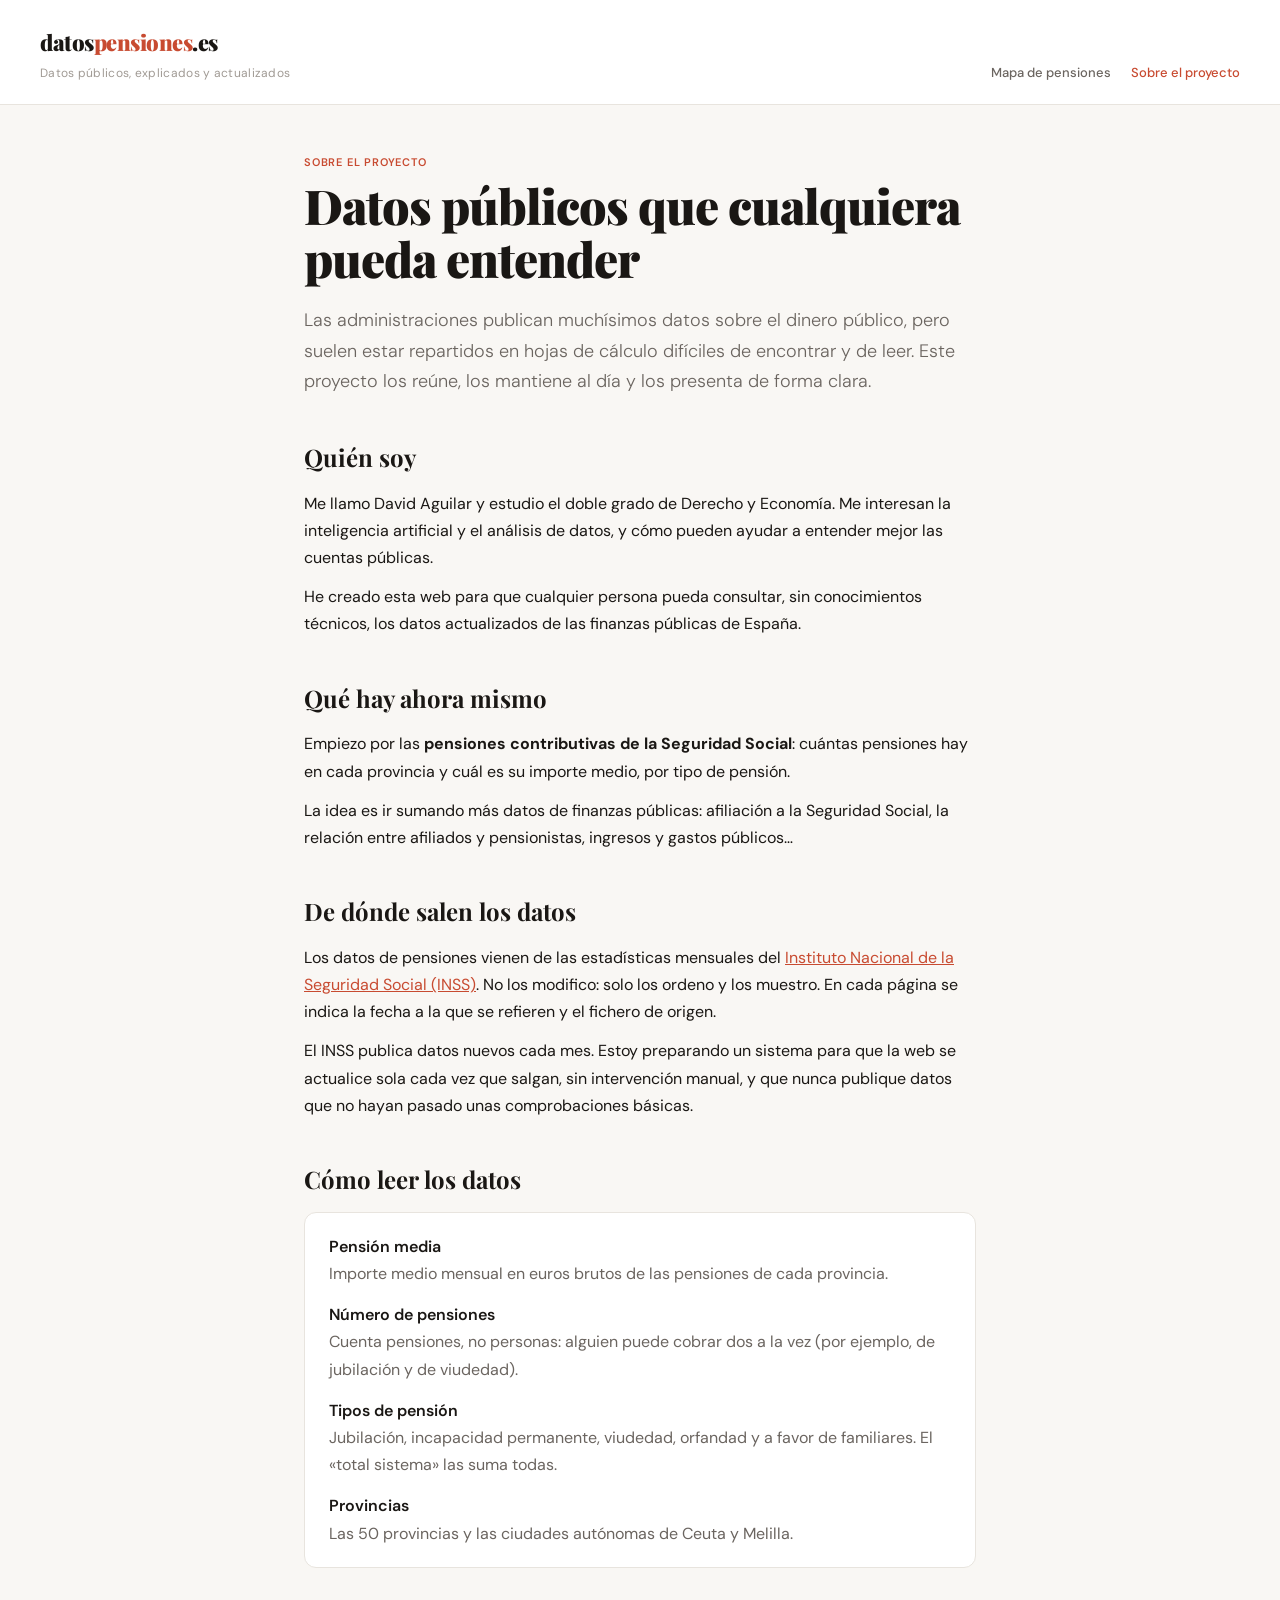
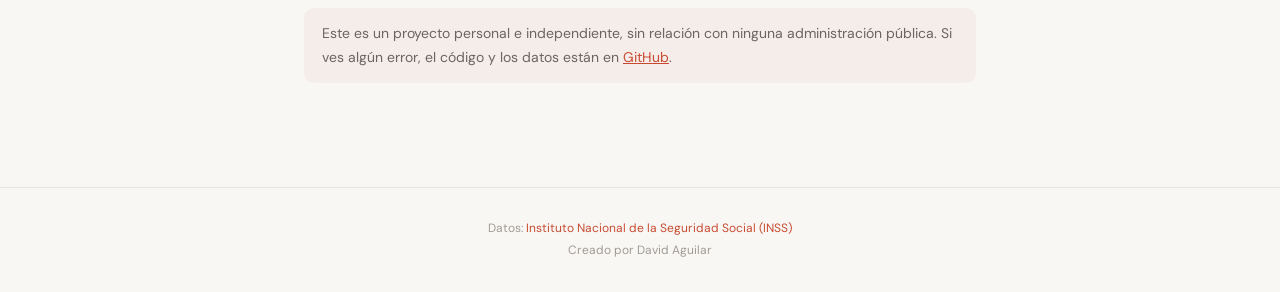
==== sobre.html @ 07f718f0 "Página "Sobre el proyecto" - Nueva sobre.html: quién hace la web, qué datos hay, de dónde salen   (I" ====
<!DOCTYPE html>
<html lang="es">
<head>
<meta charset="UTF-8">
<meta name="viewport" content="width=device-width, initial-scale=1.0">
<title>Sobre el proyecto — datospensiones</title>
<meta name="description" content="Quién hace datospensiones, de dónde salen los datos y cómo leerlos.">
<link rel="preconnect" href="https://fonts.googleapis.com">
<link href="https://fonts.googleapis.com/css2?family=Playfair+Display:wght@700;900&family=DM+Sans:wght@300;400;500;600&display=swap" rel="stylesheet">
<style>
  :root {
    --bg: #f9f7f4;
    --surface: #ffffff;
    --border: #e8e4de;
    --text-primary: #1a1714;
    --text-secondary: #6b6560;
    --text-muted: #a09a94;
    --accent: #c84b31;
    --accent-light: #f5ede9;
  }

  *, *::before, *::after { box-sizing: border-box; margin: 0; padding: 0; }

  body {
    font-family: 'DM Sans', sans-serif;
    background: var(--bg);
    color: var(--text-primary);
    font-size: 16px;
    line-height: 1.7;
    min-height: 100vh;
  }

  header {
    background: var(--surface);
    border-bottom: 1px solid var(--border);
    padding: 24px 40px 20px;
    display: flex;
    align-items: flex-end;
    justify-content: space-between;
    gap: 16px;
  }
  .logo-area a { text-decoration: none; color: inherit; }
  .logo-area h1 {
    font-family: 'Playfair Display', serif;
    font-size: 22px;
    font-weight: 900;
    letter-spacing: -0.5px;
  }
  .logo-area h1 span { color: var(--accent); }
  .logo-area p { font-size: 12px; color: var(--text-muted); margin-top: 2px; letter-spacing: 0.3px; }

  nav { display: flex; gap: 20px; font-size: 13px; font-weight: 500; }
  nav a { color: var(--text-secondary); text-decoration: none; }
  nav a:hover { color: var(--accent); }
  nav a[aria-current="page"] { color: var(--accent); }

  main { max-width: 720px; margin: 0 auto; padding: 48px 24px 64px; }

  .kicker {
    font-size: 11px;
    text-transform: uppercase;
    letter-spacing: 0.8px;
    color: var(--accent);
    font-weight: 600;
    margin-bottom: 8px;
  }
  .page-title {
    font-family: 'Playfair Display', serif;
    font-size: clamp(32px, 5vw, 48px);
    font-weight: 900;
    line-height: 1.1;
    letter-spacing: -1px;
    margin-bottom: 20px;
  }
  .lead { font-size: 18px; color: var(--text-secondary); font-weight: 300; margin-bottom: 40px; }

  section { margin-bottom: 40px; }
  h2 {
    font-family: 'Playfair Display', serif;
    font-size: 24px;
    font-weight: 700;
    margin-bottom: 12px;
  }
  p + p { margin-top: 12px; }
  a { color: var(--accent); }

  .card {
    background: var(--surface);
    border: 1px solid var(--border);
    border-radius: 12px;
    padding: 20px 24px;
  }

  dl { display: grid; gap: 14px; }
  dt { font-weight: 600; }
  dd { color: var(--text-secondary); }

  ul { padding-left: 20px; }
  li + li { margin-top: 6px; }

  .note {
    background: var(--accent-light);
    border-radius: 10px;
    padding: 14px 18px;
    font-size: 14px;
    color: var(--text-secondary);
  }

  footer {
    text-align: center;
    padding: 30px;
    font-size: 12px;
    color: var(--text-muted);
    border-top: 1px solid var(--border);
    line-height: 1.8;
  }
  footer a { text-decoration: none; }

  @media (max-width: 640px) {
    header { padding: 20px 16px 16px; flex-direction: column; align-items: flex-start; }
    main { padding: 32px 16px 48px; }
    .lead { font-size: 16px; }
  }
</style>
</head>
<body>

<header>
  <div class="logo-area">
    <a href="./"><h1>datos<span>pensiones</span>.es</h1></a>
    <p>Datos públicos, explicados y actualizados</p>
  </div>
  <nav>
    <a href="./">Mapa de pensiones</a>
    <a href="sobre.html" aria-current="page">Sobre el proyecto</a>
  </nav>
</header>

<main>
  <div class="kicker">Sobre el proyecto</div>
  <h1 class="page-title">Datos públicos que cualquiera pueda entender</h1>
  <p class="lead">
    Las administraciones publican muchísimos datos sobre el dinero público, pero suelen estar
    repartidos en hojas de cálculo difíciles de encontrar y de leer. Este proyecto los reúne,
    los mantiene al día y los presenta de forma clara.
  </p>

  <section>
    <h2>Quién soy</h2>
    <p>
      Me llamo David Aguilar y estudio el doble grado de Derecho y Economía. Me interesan la
      inteligencia artificial y el análisis de datos, y cómo pueden ayudar a entender mejor
      las cuentas públicas.
    </p>
    <p>
      He creado esta web para que cualquier persona pueda consultar, sin conocimientos técnicos,
      los datos actualizados de las finanzas públicas de España.
    </p>
  </section>

  <section>
    <h2>Qué hay ahora mismo</h2>
    <p>
      Empiezo por las <strong>pensiones contributivas de la Seguridad Social</strong>: cuántas
      pensiones hay en cada provincia y cuál es su importe medio, por tipo de pensión.
    </p>
    <p>
      La idea es ir sumando más datos de finanzas públicas: afiliación a la Seguridad Social,
      la relación entre afiliados y pensionistas, ingresos y gastos públicos…
    </p>
  </section>

  <section>
    <h2>De dónde salen los datos</h2>
    <p>
      Los datos de pensiones vienen de las estadísticas mensuales del
      <a href="https://www.seg-social.es" target="_blank" rel="noopener">Instituto Nacional de la Seguridad Social (INSS)</a>.
      No los modifico: solo los ordeno y los muestro. En cada página se indica
      la fecha a la que se refieren y el fichero de origen.
    </p>
    <p>
      El INSS publica datos nuevos cada mes. Estoy preparando un sistema para que la web se
      actualice sola cada vez que salgan, sin intervención manual, y que nunca publique
      datos que no hayan pasado unas comprobaciones básicas.
    </p>
  </section>

  <section>
    <h2>Cómo leer los datos</h2>
    <div class="card">
      <dl>
        <div>
          <dt>Pensión media</dt>
          <dd>Importe medio mensual en euros brutos de las pensiones de cada provincia.</dd>
        </div>
        <div>
          <dt>Número de pensiones</dt>
          <dd>
            Cuenta pensiones, no personas: alguien puede cobrar dos a la vez
            (por ejemplo, de jubilación y de viudedad).
          </dd>
        </div>
        <div>
          <dt>Tipos de pensión</dt>
          <dd>
            Jubilación, incapacidad permanente, viudedad, orfandad y a favor de familiares.
            El «total sistema» las suma todas.
          </dd>
        </div>
        <div>
          <dt>Provincias</dt>
          <dd>Las 50 provincias y las ciudades autónomas de Ceuta y Melilla.</dd>
        </div>
      </dl>
    </div>
  </section>

  <section>
    <p class="note">
      Este es un proyecto personal e independiente, sin relación con ninguna administración
      pública. Si ves algún error, el código y los datos están en
      <a href="https://github.com/DavidAguilar13/datospensiones.github.io" target="_blank" rel="noopener">GitHub</a>.
    </p>
  </section>
</main>

<footer>
  Datos: <a href="https://www.seg-social.es" target="_blank" rel="noopener">Instituto Nacional de la Seguridad Social (INSS)</a><br>
  Creado por David Aguilar
</footer>

</body>
</html>
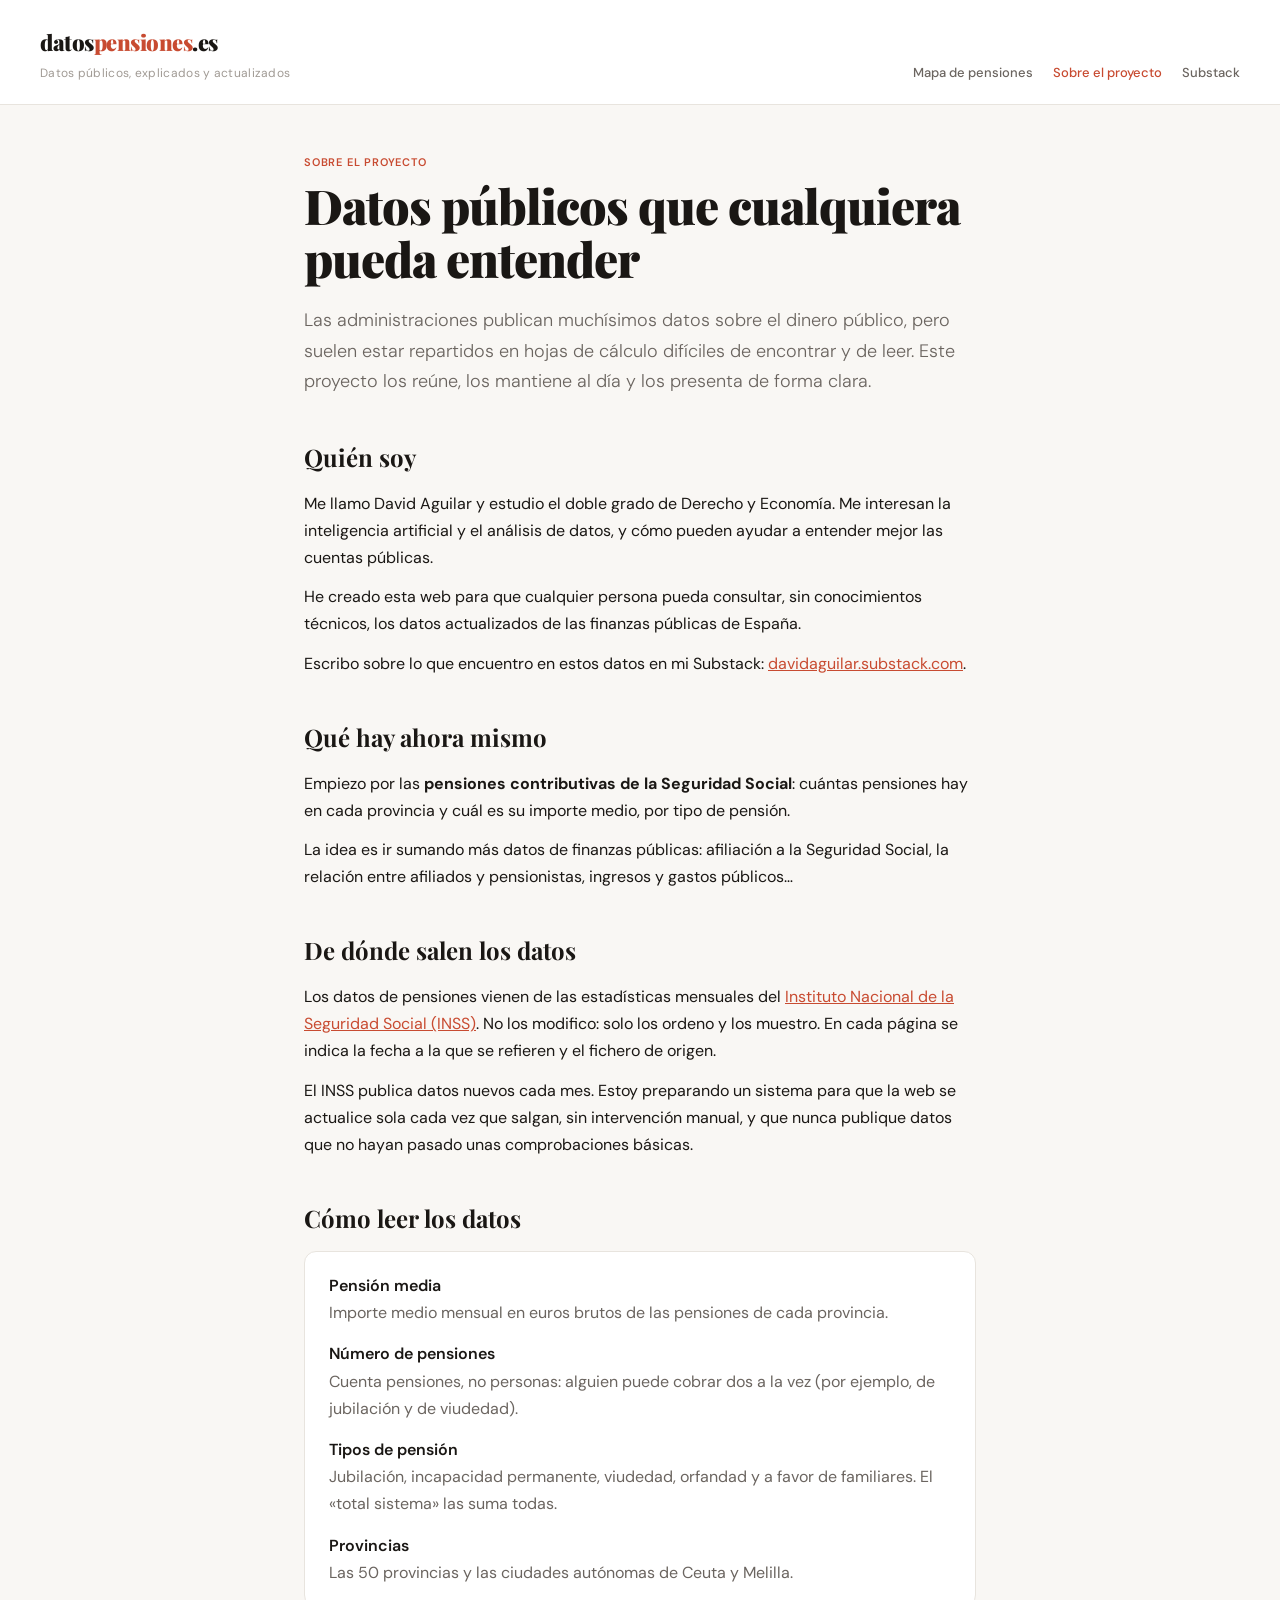
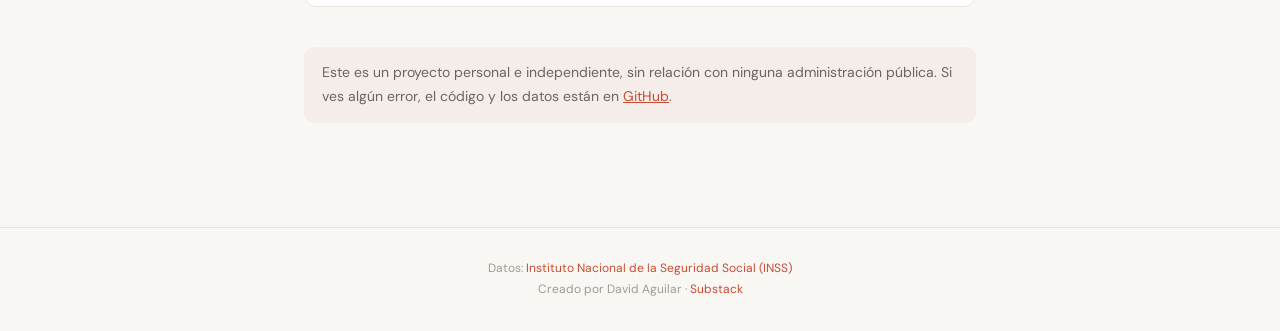
==== commit 2a289d71: "Enlace al Substack en Sobre el proyecto y en el pie" ====
--- a/sobre.html
+++ b/sobre.html
@@ -133,6 +133,7 @@
   <nav>
     <a href="./">Mapa de pensiones</a>
     <a href="sobre.html" aria-current="page">Sobre el proyecto</a>
+    <a href="https://davidaguilar.substack.com/" target="_blank" rel="noopener">Substack</a>
   </nav>
 </header>
 
@@ -156,6 +157,10 @@
       He creado esta web para que cualquier persona pueda consultar, sin conocimientos técnicos,
       los datos actualizados de las finanzas públicas de España.
     </p>
+    <p>
+      Escribo sobre lo que encuentro en estos datos en mi Substack:
+      <a href="https://davidaguilar.substack.com/" target="_blank" rel="noopener">davidaguilar.substack.com</a>.
+    </p>
   </section>
 
   <section>
@@ -226,7 +231,7 @@
 
 <footer>
   Datos: <a href="https://www.seg-social.es" target="_blank" rel="noopener">Instituto Nacional de la Seguridad Social (INSS)</a><br>
-  Creado por David Aguilar
+  Creado por David Aguilar · <a href="https://davidaguilar.substack.com/" target="_blank" rel="noopener">Substack</a>
 </footer>
 
 </body>
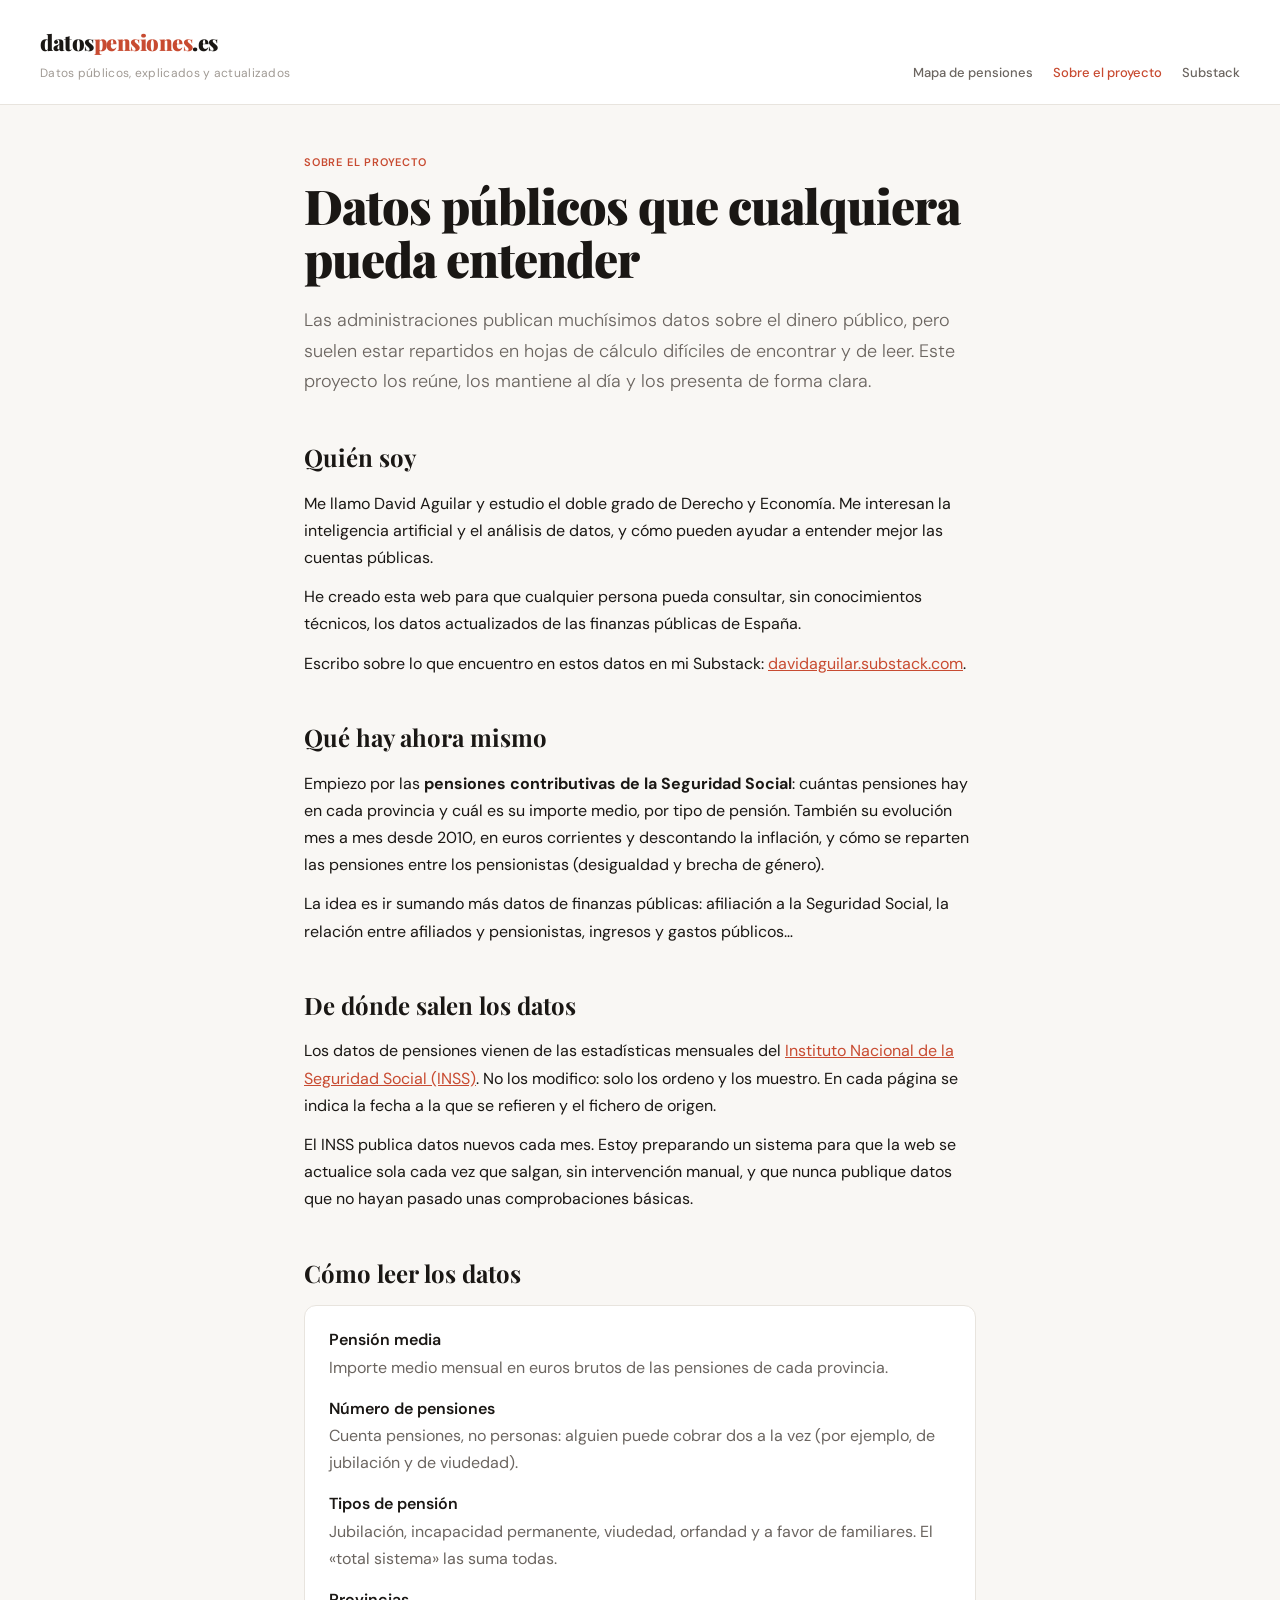
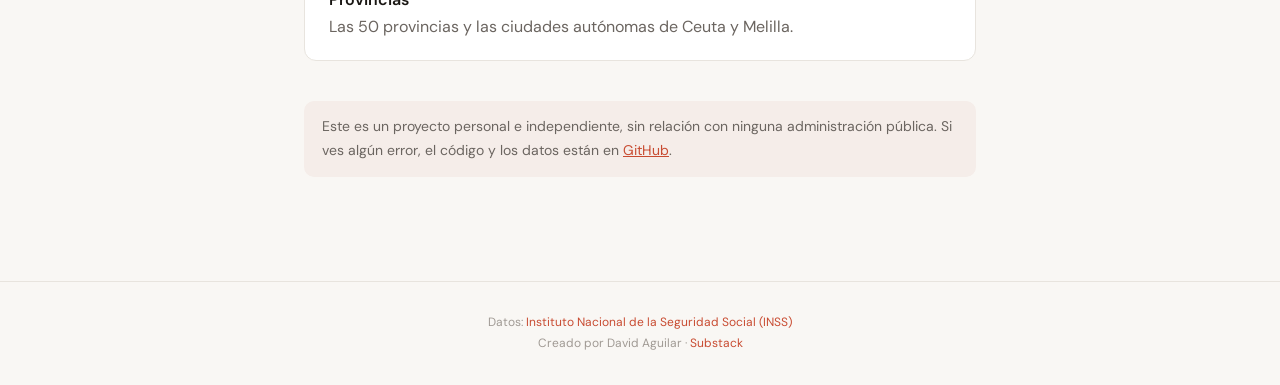
==== commit 43471f82: "Fase 3: histórico desde 2010, evolución real y desigualdad - scripts/inss.py: código común. Lee los " ====
--- a/sobre.html
+++ b/sobre.html
@@ -167,7 +167,9 @@
     <h2>Qué hay ahora mismo</h2>
     <p>
       Empiezo por las <strong>pensiones contributivas de la Seguridad Social</strong>: cuántas
-      pensiones hay en cada provincia y cuál es su importe medio, por tipo de pensión.
+      pensiones hay en cada provincia y cuál es su importe medio, por tipo de pensión. También su
+      evolución mes a mes desde 2010, en euros corrientes y descontando la inflación, y cómo se
+      reparten las pensiones entre los pensionistas (desigualdad y brecha de género).
     </p>
     <p>
       La idea es ir sumando más datos de finanzas públicas: afiliación a la Seguridad Social,
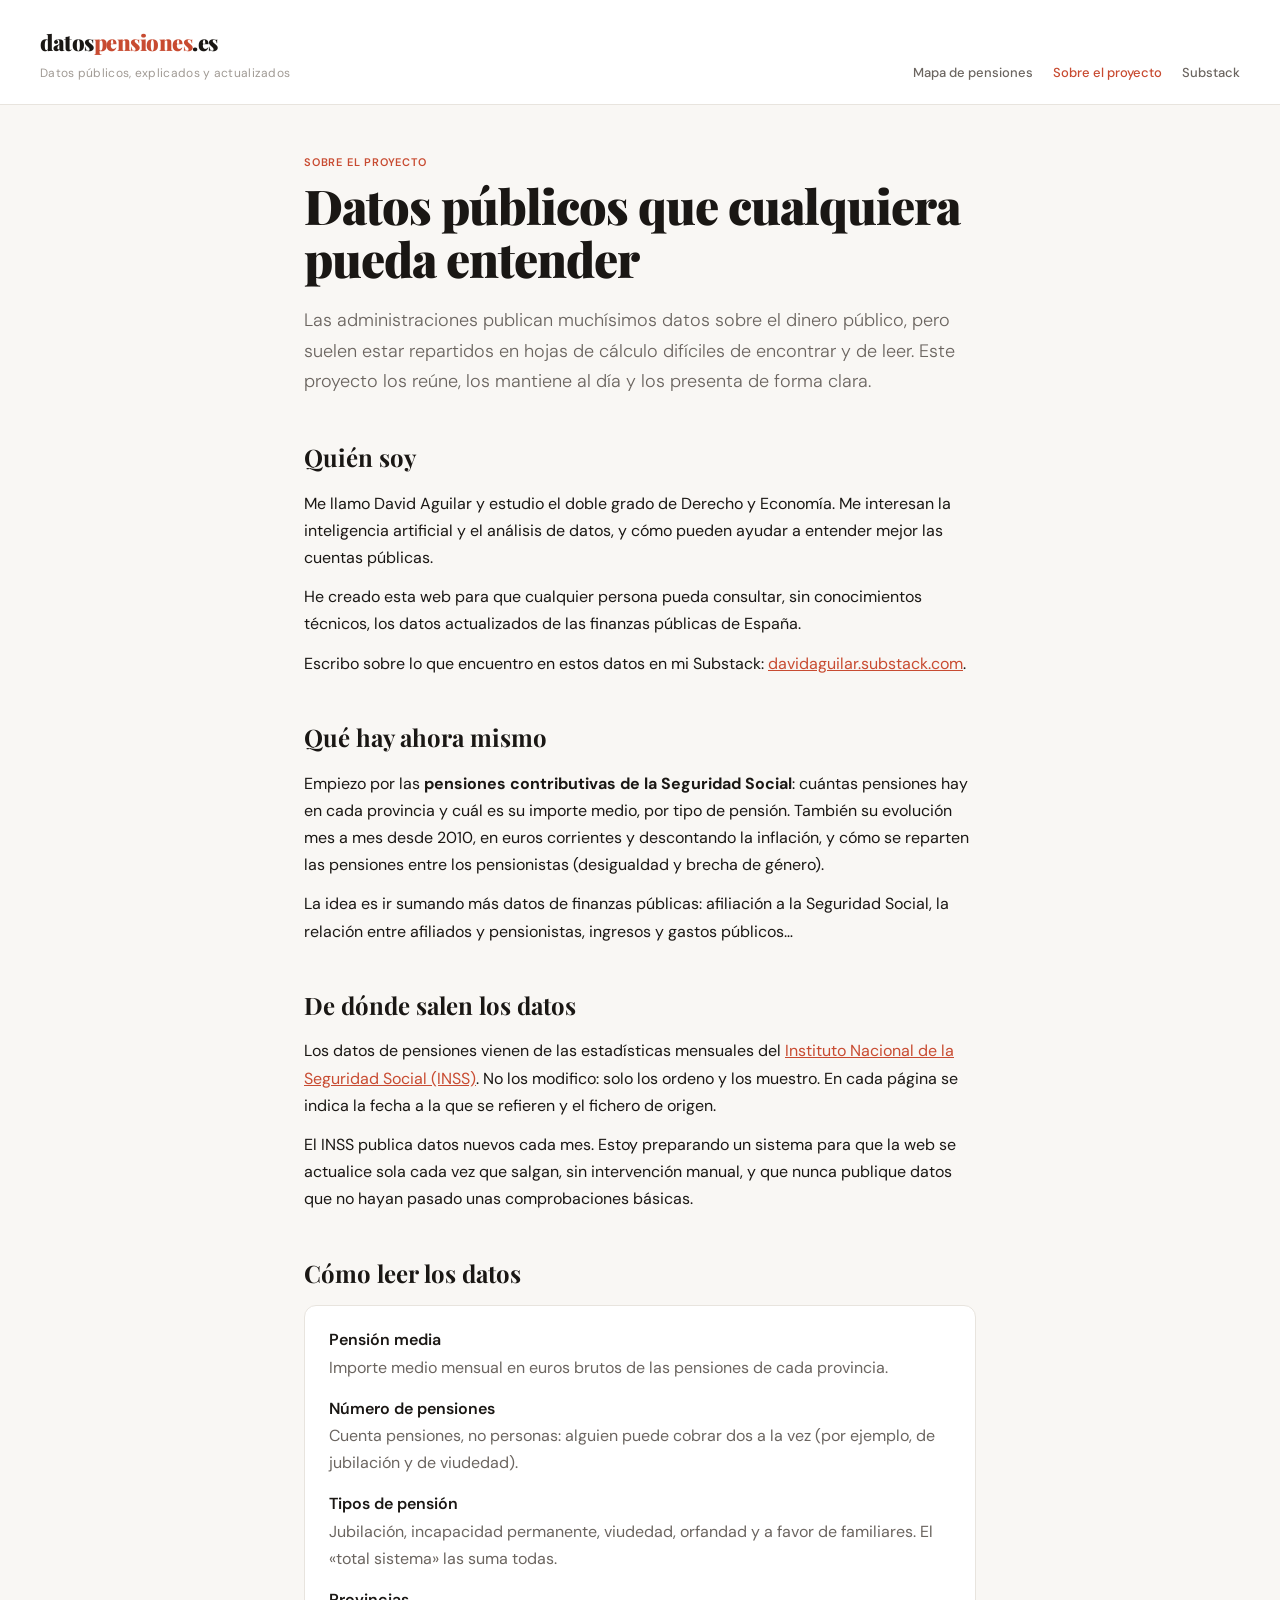
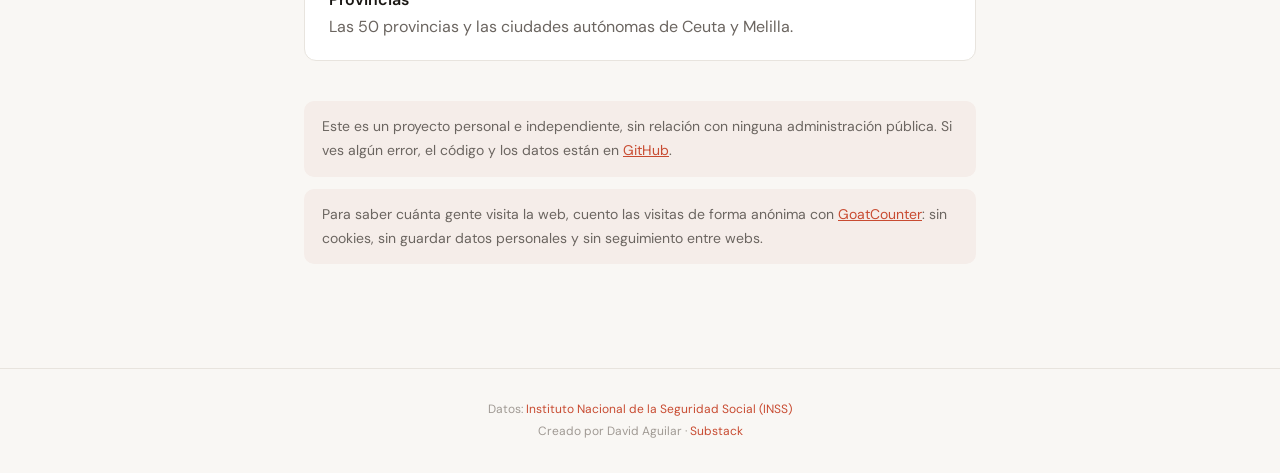
==== commit b7f260cb: "Estadísticas de visitas con GoatCounter (anónimas, sin cookies) Script de GoatCounter (davidaguilar)" ====
--- a/sobre.html
+++ b/sobre.html
@@ -228,6 +228,11 @@
       pública. Si ves algún error, el código y los datos están en
       <a href="https://github.com/DavidAguilar13/datospensiones.github.io" target="_blank" rel="noopener">GitHub</a>.
     </p>
+    <p class="note" style="margin-top:12px">
+      Para saber cuánta gente visita la web, cuento las visitas de forma anónima con
+      <a href="https://www.goatcounter.com" target="_blank" rel="noopener">GoatCounter</a>:
+      sin cookies, sin guardar datos personales y sin seguimiento entre webs.
+    </p>
   </section>
 </main>
 
@@ -236,5 +241,7 @@
   Creado por David Aguilar · <a href="https://davidaguilar.substack.com/" target="_blank" rel="noopener">Substack</a>
 </footer>
 
+<!-- Estadísticas de visitas anónimas, sin cookies: https://www.goatcounter.com -->
+<script data-goatcounter="https://davidaguilar.goatcounter.com/count" async src="https://gc.zgo.at/count.js"></script>
 </body>
 </html>
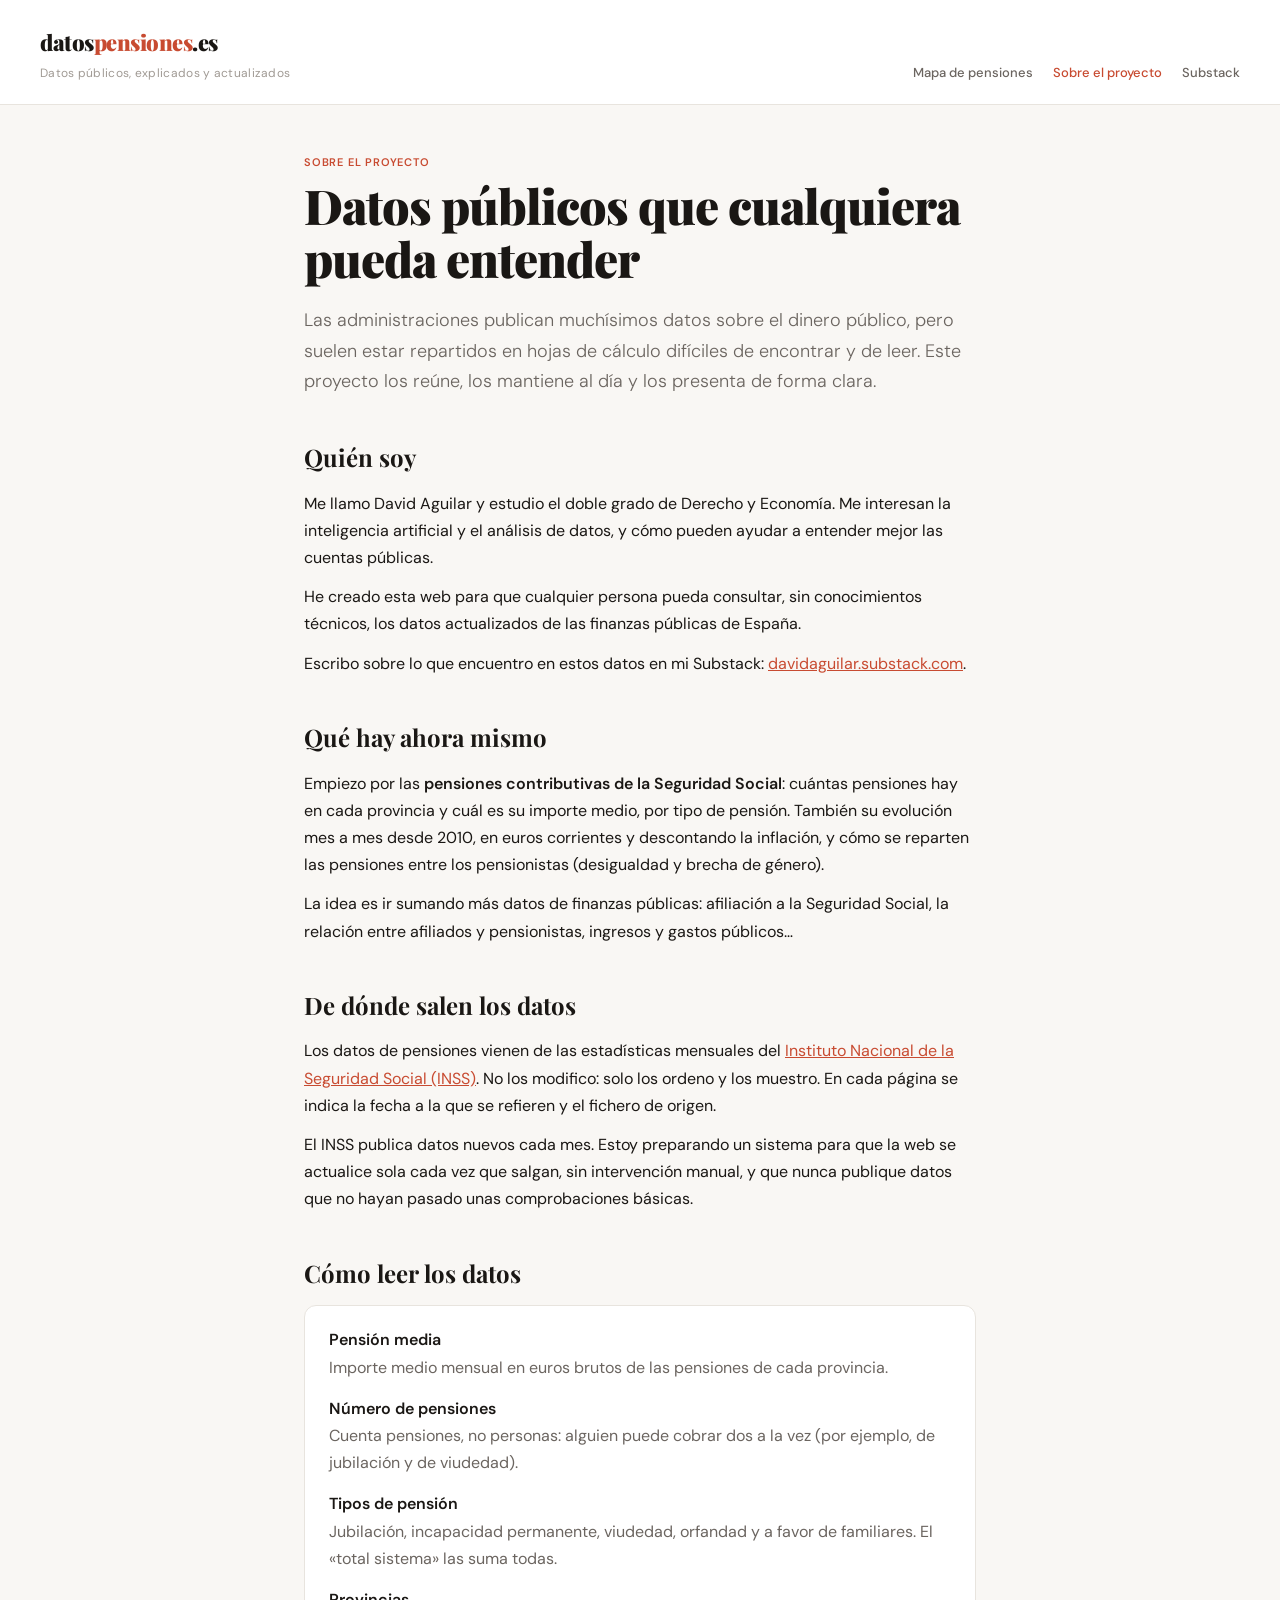
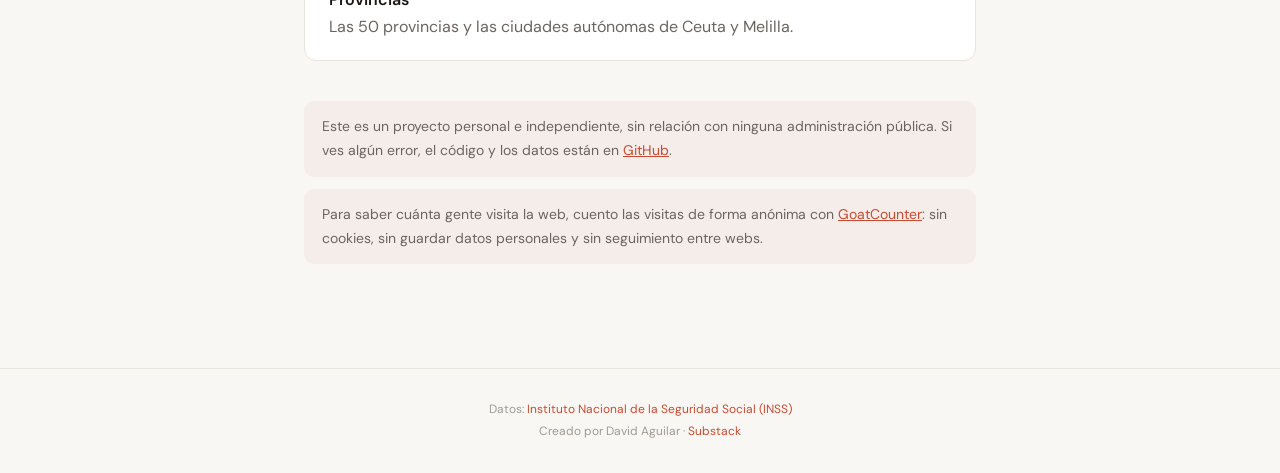
==== commit 22cd815e: "Seguridad y privacidad: sin dependencias externas, CSP, escape de HTML y Actions endurecido Fuentes," ====
--- a/sobre.html
+++ b/sobre.html
@@ -5,8 +5,9 @@
 <meta name="viewport" content="width=device-width, initial-scale=1.0">
 <title>Sobre el proyecto — datospensiones</title>
 <meta name="description" content="Quién hace datospensiones, de dónde salen los datos y cómo leerlos.">
-<link rel="preconnect" href="https://fonts.googleapis.com">
-<link href="https://fonts.googleapis.com/css2?family=Playfair+Display:wght@700;900&family=DM+Sans:wght@300;400;500;600&display=swap" rel="stylesheet">
+<meta http-equiv="Content-Security-Policy" content="default-src 'self'; script-src 'self' 'unsafe-inline'; style-src 'self' 'unsafe-inline'; img-src 'self' data: https://davidaguilar.goatcounter.com; connect-src 'self' https://davidaguilar.goatcounter.com; font-src 'self'; object-src 'none'; base-uri 'self'; form-action 'none'">
+<meta name="referrer" content="strict-origin-when-cross-origin">
+<link rel="stylesheet" href="assets/fonts/fonts.css">
 <style>
   :root {
     --bg: #f9f7f4;
@@ -242,6 +243,6 @@
 </footer>
 
 <!-- Estadísticas de visitas anónimas, sin cookies: https://www.goatcounter.com -->
-<script data-goatcounter="https://davidaguilar.goatcounter.com/count" async src="https://gc.zgo.at/count.js"></script>
+<script data-goatcounter="https://davidaguilar.goatcounter.com/count" async src="assets/vendor/goatcounter-count.js"></script>
 </body>
 </html>
--- a/assets/fonts/fonts.css
+++ b/assets/fonts/fonts.css
@@ -0,0 +1,50 @@
+/* Playfair Display y DM Sans (SIL Open Font License), alojadas aquí para no
+   enviar la IP de los visitantes a Google. Subconjunto latino. */
+@font-face {
+  font-family: 'DM Sans';
+  font-style: normal;
+  font-weight: 300;
+  font-display: swap;
+  src: url(dm-sans-300-latin.woff2) format('woff2');
+  unicode-range: U+0000-00FF, U+0131, U+0152-0153, U+02BB-02BC, U+02C6, U+02DA, U+02DC, U+0304, U+0308, U+0329, U+2000-206F, U+20AC, U+2122, U+2191, U+2193, U+2212, U+2215, U+FEFF, U+FFFD;
+}
+@font-face {
+  font-family: 'DM Sans';
+  font-style: normal;
+  font-weight: 400;
+  font-display: swap;
+  src: url(dm-sans-300-latin.woff2) format('woff2');
+  unicode-range: U+0000-00FF, U+0131, U+0152-0153, U+02BB-02BC, U+02C6, U+02DA, U+02DC, U+0304, U+0308, U+0329, U+2000-206F, U+20AC, U+2122, U+2191, U+2193, U+2212, U+2215, U+FEFF, U+FFFD;
+}
+@font-face {
+  font-family: 'DM Sans';
+  font-style: normal;
+  font-weight: 500;
+  font-display: swap;
+  src: url(dm-sans-300-latin.woff2) format('woff2');
+  unicode-range: U+0000-00FF, U+0131, U+0152-0153, U+02BB-02BC, U+02C6, U+02DA, U+02DC, U+0304, U+0308, U+0329, U+2000-206F, U+20AC, U+2122, U+2191, U+2193, U+2212, U+2215, U+FEFF, U+FFFD;
+}
+@font-face {
+  font-family: 'DM Sans';
+  font-style: normal;
+  font-weight: 600;
+  font-display: swap;
+  src: url(dm-sans-300-latin.woff2) format('woff2');
+  unicode-range: U+0000-00FF, U+0131, U+0152-0153, U+02BB-02BC, U+02C6, U+02DA, U+02DC, U+0304, U+0308, U+0329, U+2000-206F, U+20AC, U+2122, U+2191, U+2193, U+2212, U+2215, U+FEFF, U+FFFD;
+}
+@font-face {
+  font-family: 'Playfair Display';
+  font-style: normal;
+  font-weight: 700;
+  font-display: swap;
+  src: url(playfair-display-700-latin.woff2) format('woff2');
+  unicode-range: U+0000-00FF, U+0131, U+0152-0153, U+02BB-02BC, U+02C6, U+02DA, U+02DC, U+0304, U+0308, U+0329, U+2000-206F, U+20AC, U+2122, U+2191, U+2193, U+2212, U+2215, U+FEFF, U+FFFD;
+}
+@font-face {
+  font-family: 'Playfair Display';
+  font-style: normal;
+  font-weight: 900;
+  font-display: swap;
+  src: url(playfair-display-700-latin.woff2) format('woff2');
+  unicode-range: U+0000-00FF, U+0131, U+0152-0153, U+02BB-02BC, U+02C6, U+02DA, U+02DC, U+0304, U+0308, U+0329, U+2000-206F, U+20AC, U+2122, U+2191, U+2193, U+2212, U+2215, U+FEFF, U+FFFD;
+}
